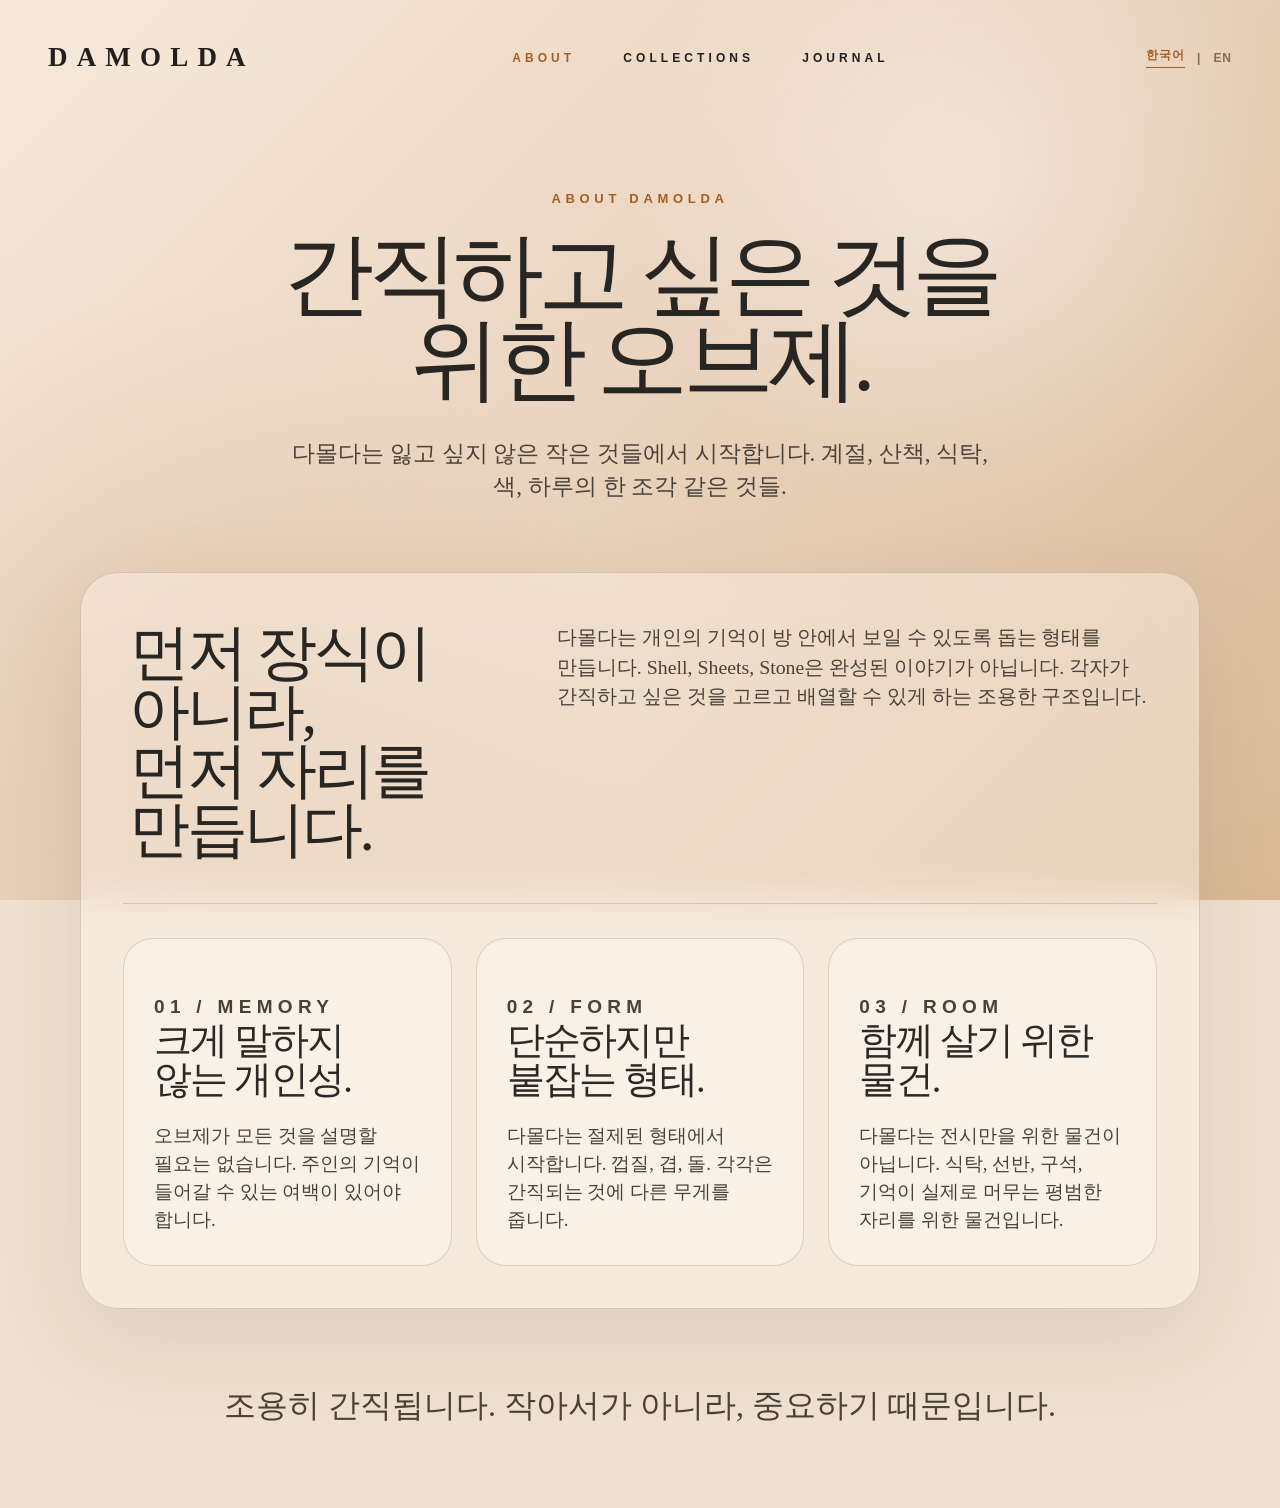
==== about-ko.html @ 9d734391 "about" ====
<!doctype html>
<html lang="ko">
<head>
  <meta charset="utf-8" />
  <meta name="viewport" content="width=device-width, initial-scale=1" />
  <title>About — DAMOLDA</title>
  <meta name="description" content="다몰다 소개 — 간직하고 싶은 것을 위한 오브제." />
  <style>html[lang="ko"] p, html[lang="ko"] h1, html[lang="ko"] h2, html[lang="ko"] h3, html[lang="ko"] a, html[lang="ko"] div { word-break: keep-all; overflow-wrap: normal; } body { word-break: keep-all; overflow-wrap: normal; }

    * { box-sizing: border-box; }
    html, body { margin:0; width:100%; min-height:100%; color:#2b2926; overflow-x:hidden; font-family:"Iowan Old Style", "Palatino Linotype", "Noto Serif KR", "Apple SD Gothic Neo", "Malgun Gothic", Georgia, serif; background:#efe0cf; }
    body::before { content:""; position:fixed; inset:0; z-index:0; pointer-events:none; background: radial-gradient(circle at 75% 20%, rgba(255,255,255,0.42), transparent 28%), radial-gradient(circle at 14% 82%, rgba(164,95,35,0.12), transparent 34%), linear-gradient(135deg, #f7eadb 0%, #ead4bf 46%, #d9b996 100%); }
    .page { position:relative; z-index:1; width:100%; min-height:100vh; padding:42px 48px 82px; }
    .site-header { display:grid; grid-template-columns:auto minmax(0,1fr) auto; align-items:center; gap:32px; width:100%; letter-spacing:0.34em; text-transform:uppercase; font-family:"Avenir Next", "Segoe UI", "Apple SD Gothic Neo", "Malgun Gothic", Arial, sans-serif; font-size:12px; font-weight:600; }
    .brand { justify-self:start; font-family:"Iowan Old Style", "Palatino Linotype", "Noto Serif KR", "Apple SD Gothic Neo", "Malgun Gothic", Georgia, serif; font-size:27px; letter-spacing:0.34em; font-weight:700; text-decoration:none; color:#221f1c; }
    .nav { display:flex; align-items:center; justify-content:center; justify-self:center; gap:48px; min-width:0; }
    .nav a { color:#221f1c; text-decoration:none; white-space:nowrap; }
    .nav a[aria-current="page"] { color:#a45f23; }
    .lang-switch { justify-self:end; display:flex; gap:12px; align-items:center; font-family:"Avenir Next", "Segoe UI", "Apple SD Gothic Neo", "Malgun Gothic", Arial, sans-serif; font-size:12px; font-weight:600; letter-spacing:0.08em; color:#8b6b50; }
    .lang-switch a { color:#8b6b50; text-decoration:none; white-space:nowrap; }
    .lang-switch a[aria-current="page"] { color:#a45f23; border-bottom:1px solid #a45f23; padding-bottom:3px; }
    .intro { max-width:1060px; margin:118px auto 70px; text-align:center; }
    .eyebrow { margin:0 0 26px; color:#a45f23; font-family:"Avenir Next", "Segoe UI", "Apple SD Gothic Neo", "Malgun Gothic", Arial, sans-serif; font-size:13px; font-weight:700; letter-spacing:0.36em; text-transform:uppercase; }
    h1 { margin:0; font-size:clamp(52px,7.1vw,108px); line-height:0.94; font-weight:500; letter-spacing:-0.065em; color:#282622; }
    .intro-copy { max-width:730px; margin:34px auto 0; font-size:clamp(20px,1.8vw,28px); line-height:1.42; color:#4a4239; }
    .about-panel { max-width:1120px; margin:0 auto; padding:42px; border:1px solid rgba(72,55,39,0.18); border-radius:38px; background:rgba(255,249,241,0.38); box-shadow:0 30px 90px rgba(72,55,39,0.10); backdrop-filter:blur(18px); }
    .statement { display:grid; grid-template-columns:minmax(0,.78fr) minmax(0,1.22fr); gap:48px; align-items:start; padding:8px 6px 44px; border-bottom:1px solid rgba(164,95,35,0.25); }
    .statement h2 { margin:0; font-size:clamp(40px,4.8vw,72px); line-height:.96; font-weight:500; letter-spacing:-0.055em; color:#282622; }
    .statement p { margin:0; font-size:clamp(19px,1.55vw,24px); line-height:1.48; color:#4a4239; }
    .values { display:grid; grid-template-columns:repeat(3,minmax(0,1fr)); gap:24px; margin-top:34px; }
    .value-card { min-height:300px; padding:30px; border:1px solid rgba(72,55,39,0.18); border-radius:30px; background:rgba(255,249,241,0.46); }
    .value-number { margin:0 0 22px; color:#a45f23; font-family:"Avenir Next", "Segoe UI", "Apple SD Gothic Neo", "Malgun Gothic", Arial, sans-serif; font-size:12px; font-weight:700; letter-spacing:0.28em; text-transform:uppercase; }
    .value-card h3 { margin:0; font-size:clamp(30px,3vw,44px); line-height:1; font-weight:500; letter-spacing:-0.045em; }
    .value-card p { margin:24px 0 0; font-size:19px; line-height:1.48; color:#4a4239; }
    .closing { max-width:880px; margin:76px auto 0; text-align:center; color:#4a4239; font-size:clamp(24px,2.5vw,38px); line-height:1.3; }
    @media (max-width:980px){ .page{padding:28px 24px 58px;} .site-header{grid-template-columns:1fr auto; gap:18px;} .brand{font-size:20px;} .nav{display:none;} .intro{margin:86px auto 48px;} .statement{grid-template-columns:1fr; gap:26px;} .values{grid-template-columns:1fr;} }
    @media (max-width:560px){ .brand{font-size:20px; letter-spacing:.25em;} .about-panel{padding:24px; border-radius:28px;} .value-card{padding:26px; border-radius:24px;} }
</style>
</head>
<body>
  <main class="page" aria-label="DAMOLDA about page">
    <header class="site-header" aria-label="Site header">
      <a class="brand" href="./index-ko.html">DAMOLDA</a>
      <nav class="nav" aria-label="Primary navigation">
        <a href="./about-ko.html" aria-current="page">About</a>
        <a href="./collections-ko.html">Collections</a>
        <a href="#">Journal</a>
      </nav>
      <div class="lang-switch" aria-label="Language switch">
        <a href="./about-ko.html" aria-current="page">한국어</a>
        <span>|</span>
        <a href="./about.html">EN</a>
      </div>
    </header>

    <section class="intro" aria-label="About introduction">
      <p class="eyebrow">About Damolda</p>
      <h1>간직하고 싶은 것을<br />위한 오브제.</h1>
      <p class="intro-copy">다몰다는 잃고 싶지 않은 작은 것들에서 시작합니다. 계절, 산책, 식탁, 색, 하루의 한 조각 같은 것들.</p>
    </section>

    <section class="about-panel" aria-label="Brand statement">
      <div class="statement">
        <h2>먼저 장식이 아니라,<br />먼저 자리를 만듭니다.</h2>
        <p>다몰다는 개인의 기억이 방 안에서 보일 수 있도록 돕는 형태를 만듭니다. Shell, Sheets, Stone은 완성된 이야기가 아닙니다. 각자가 간직하고 싶은 것을 고르고 배열할 수 있게 하는 조용한 구조입니다.</p>
      </div>
      <div class="values">
        <article class="value-card">
          <p class="value-number">01 / Memory</p>
          <h3>크게 말하지 않는 개인성.</h3>
          <p>오브제가 모든 것을 설명할 필요는 없습니다. 주인의 기억이 들어갈 수 있는 여백이 있어야 합니다.</p>
        </article>
        <article class="value-card">
          <p class="value-number">02 / Form</p>
          <h3>단순하지만 붙잡는 형태.</h3>
          <p>다몰다는 절제된 형태에서 시작합니다. 껍질, 겹, 돌. 각각은 간직되는 것에 다른 무게를 줍니다.</p>
        </article>
        <article class="value-card">
          <p class="value-number">03 / Room</p>
          <h3>함께 살기 위한 물건.</h3>
          <p>다몰다는 전시만을 위한 물건이 아닙니다. 식탁, 선반, 구석, 기억이 실제로 머무는 평범한 자리를 위한 물건입니다.</p>
        </article>
      </div>
    </section>

    <p class="closing">조용히 간직됩니다. 작아서가 아니라, 중요하기 때문입니다.</p>
  </main>
</body>
</html>
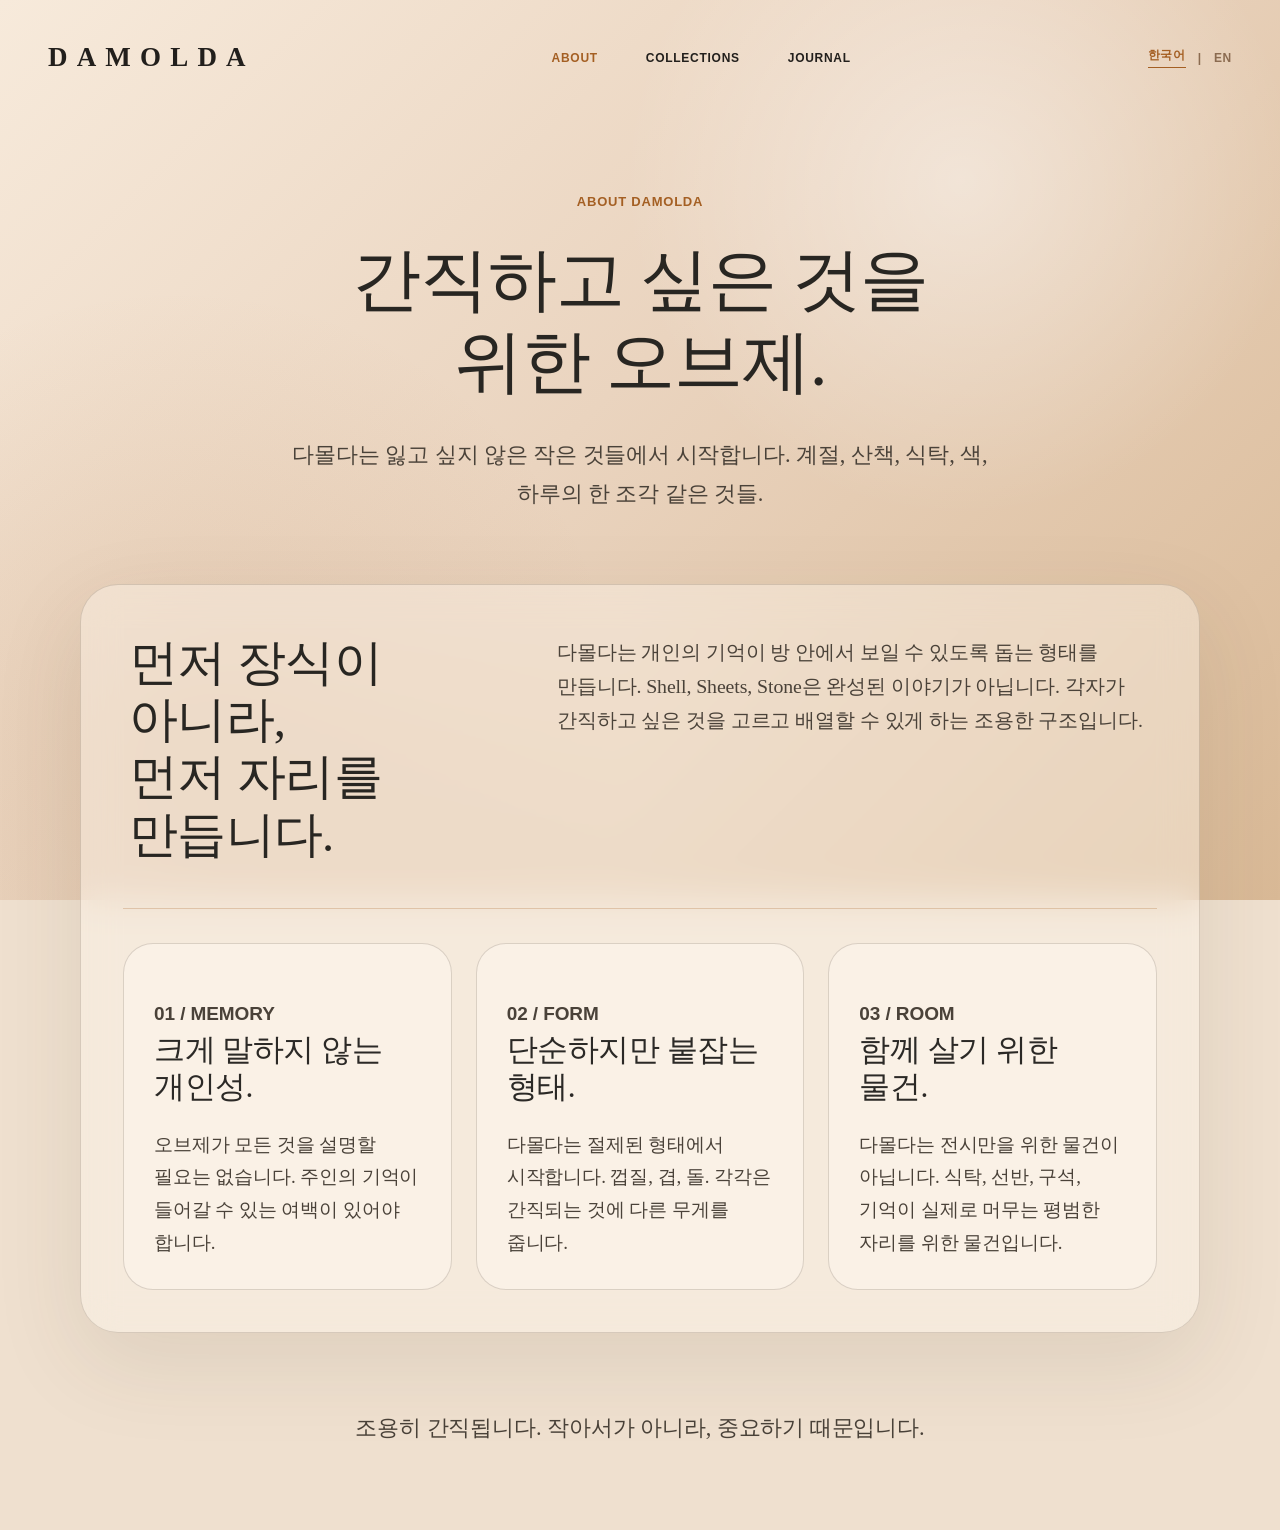
==== commit 8a363489: "korean" ====
--- a/about-ko.html
+++ b/about-ko.html
@@ -35,7 +35,82 @@
     .closing { max-width:880px; margin:76px auto 0; text-align:center; color:#4a4239; font-size:clamp(24px,2.5vw,38px); line-height:1.3; }
     @media (max-width:980px){ .page{padding:28px 24px 58px;} .site-header{grid-template-columns:1fr auto; gap:18px;} .brand{font-size:20px;} .nav{display:none;} .intro{margin:86px auto 48px;} .statement{grid-template-columns:1fr; gap:26px;} .values{grid-template-columns:1fr;} }
     @media (max-width:560px){ .brand{font-size:20px; letter-spacing:.25em;} .about-panel{padding:24px; border-radius:28px;} .value-card{padding:26px; border-radius:24px;} }
-</style>
+
+
+    /* Korean typography fix: prevents cramped/overlapping Korean letters */
+    html[lang="ko"] body {
+      font-family: "Noto Serif KR", "Apple SD Gothic Neo", "Malgun Gothic", "Nanum Myeongjo", Georgia, serif;
+      word-break: keep-all;
+      overflow-wrap: break-word;
+    }
+
+    html[lang="ko"] h1,
+    html[lang="ko"] h2,
+    html[lang="ko"] h3,
+    html[lang="ko"] .statement h2,
+    html[lang="ko"] .value-card h3,
+    html[lang="ko"] .hero-title,
+    html[lang="ko"] .page-title {
+      letter-spacing: -0.015em !important;
+      line-height: 1.18 !important;
+      word-break: keep-all;
+      overflow-wrap: break-word;
+    }
+
+    html[lang="ko"] h1 {
+      font-size: clamp(42px, 5.4vw, 78px) !important;
+    }
+
+    html[lang="ko"] h2,
+    html[lang="ko"] .statement h2 {
+      font-size: clamp(34px, 3.8vw, 58px) !important;
+    }
+
+    html[lang="ko"] h3,
+    html[lang="ko"] .value-card h3 {
+      font-size: clamp(25px, 2.45vw, 36px) !important;
+    }
+
+    html[lang="ko"] p,
+    html[lang="ko"] .body-copy,
+    html[lang="ko"] .intro-copy,
+    html[lang="ko"] .room-copy,
+    html[lang="ko"] .value-card p,
+    html[lang="ko"] .theme-copy,
+    html[lang="ko"] .closing {
+      letter-spacing: -0.005em !important;
+      line-height: 1.72 !important;
+      word-break: keep-all;
+      overflow-wrap: break-word;
+    }
+
+    html[lang="ko"] .body-copy,
+    html[lang="ko"] .intro-copy,
+    html[lang="ko"] .closing {
+      font-size: clamp(18px, 1.75vw, 25px) !important;
+    }
+
+    html[lang="ko"] .site-header,
+    html[lang="ko"] .nav,
+    html[lang="ko"] .lang-switch,
+    html[lang="ko"] .eyebrow,
+    html[lang="ko"] .label,
+    html[lang="ko"] .theme-note,
+    html[lang="ko"] .status,
+    html[lang="ko"] .cta {
+      letter-spacing: 0.06em !important;
+      word-break: keep-all;
+      white-space: nowrap;
+    }
+
+    @media (max-width: 760px) {
+      html[lang="ko"] h1 { font-size: clamp(36px, 10vw, 52px) !important; }
+      html[lang="ko"] h2 { font-size: clamp(30px, 8vw, 42px) !important; }
+      html[lang="ko"] h3 { font-size: clamp(24px, 6vw, 32px) !important; }
+      html[lang="ko"] p { font-size: 16px !important; line-height: 1.75 !important; }
+    }
+
+  </style>
 </head>
 <body>
   <main class="page" aria-label="DAMOLDA about page">
